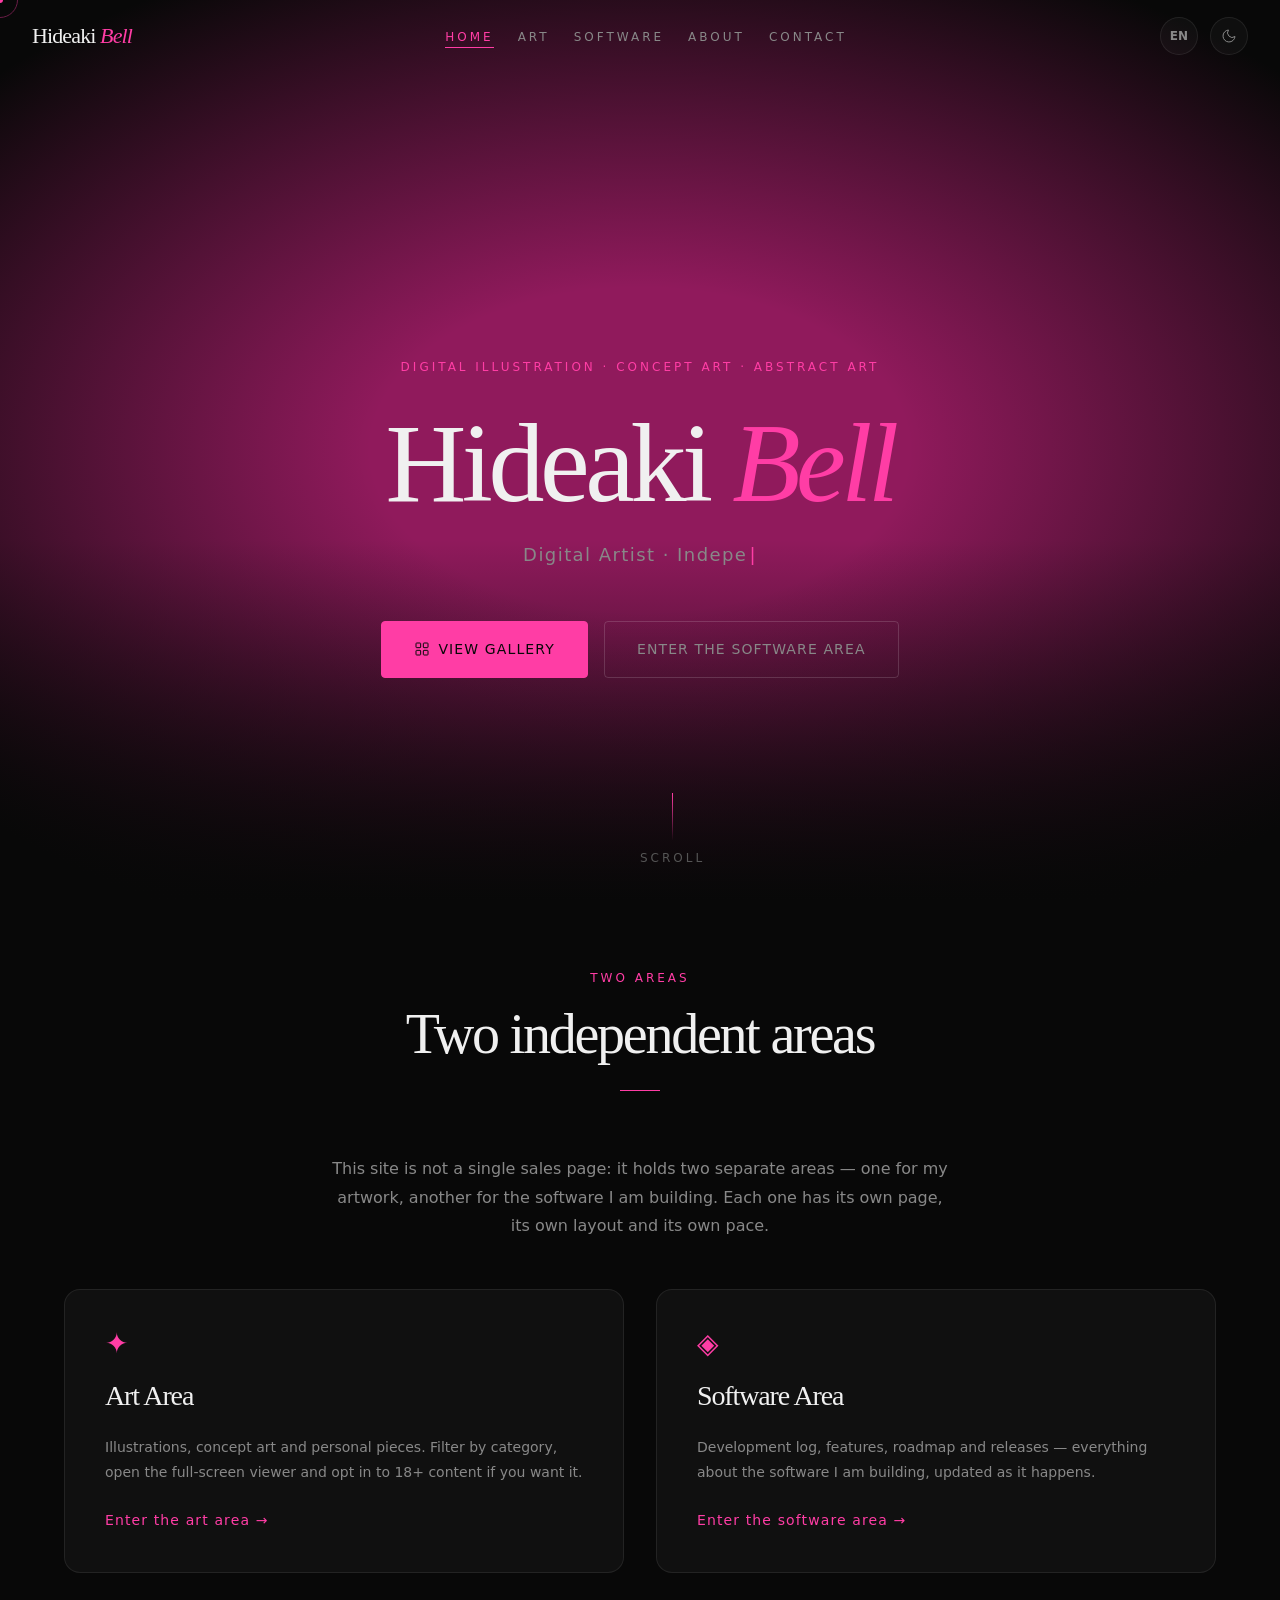
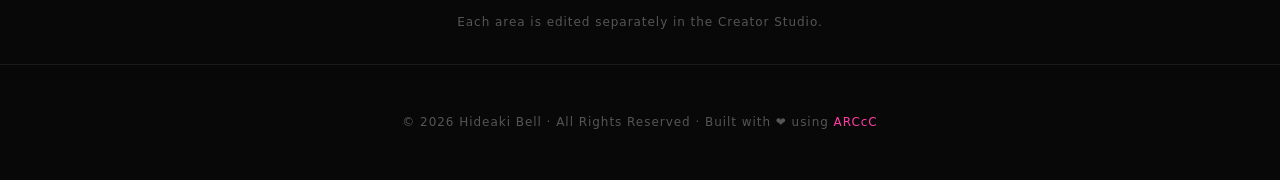
==== index.html @ 4e2cfcce "feat: portfolio site initial commit (ARCcC)" ====
<!DOCTYPE html>
<html lang="en">
<head>
  <meta charset="UTF-8" />
  <meta name="viewport" content="width=device-width, initial-scale=1.0" />
  <meta http-equiv="Content-Security-Policy" content="default-src 'self'; script-src 'self'; style-src 'self' 'unsafe-inline' https://fonts.googleapis.com; font-src https://fonts.gstatic.com; img-src 'self' data: https:; media-src 'self' https:; frame-src https:; connect-src 'self' https://api.github.com; object-src 'none'; base-uri 'self'; form-action 'self'" />

  <!-- SEO -->
  <title>Hideaki Bell · Digital Artist</title>
  <meta name="description" content="Portfolio of Hideaki Bell — independent digital artist specializing in digital illustration, concept art, and abstract digital art." />
  <meta name="author" content="Hideaki Bell" />
  <meta name="robots" content="index, follow" />

  <!-- Open Graph -->
  <meta property="og:type"        content="website" />
  <meta property="og:title"       content="Hideaki Bell · Digital Artist" />
  <meta property="og:description" content="Portfolio of Hideaki Bell — independent digital artist." />
  <meta property="og:image"       content="assets/images/artwork-1.jpg" />

  <!-- Twitter Card -->
  <meta name="twitter:card"        content="summary_large_image" />
  <meta name="twitter:title"       content="Hideaki Bell · Digital Artist" />
  <meta name="twitter:description" content="Portfolio of Hideaki Bell — independent digital artist." />
  <meta name="twitter:image"       content="assets/images/artwork-1.jpg" />

  <!-- Favicon (inline SVG) -->
  <link rel="icon" href="data:image/svg+xml,<svg xmlns='http://www.w3.org/2000/svg' viewBox='0 0 100 100'><text y='.9em' font-size='90'>✦</text></svg>" />

  <!-- Anti-FOUC: apply saved theme BEFORE CSS renders -->
  <script src="assets/js/theme-init.js"></script>

  <!-- Styles: single entry point (ARCcC §2.3) -->
  <link rel="stylesheet" href="assets/styles/index.css" />

  <!-- GitHub Pages: no _config.yml needed, plain HTML works natively -->
</head>
<body data-page="hub">

  <!-- Custom cursor (cosmetic layer, not a module) -->
  <div class="cursor-dot"  aria-hidden="true"></div>
  <div class="cursor-ring" aria-hidden="true"></div>

  <!-- ───────────────────────────────────────────────────────
       NAVIGATION
  ─────────────────────────────────────────────────────────── -->
  <nav class="site-nav" role="navigation" aria-label="Main navigation">
    <a href="#hero" class="nav__logo" id="nav-logo">
      Hideaki <span>Bell</span>
    </a>


    <ul class="nav__links" role="list">
      <li><a href="index.html" class="nav__link" id="nav-link-home" aria-current="page">Home</a></li>
      <li><a href="art.html"   class="nav__link" id="nav-link-art">Art</a></li>
      <li><a href="studio.html" class="nav__link" id="nav-link-studio">Software</a></li>
      <li><a href="about.html" class="nav__link" id="nav-link-about">About</a></li>
      <li><a href="contact.html" class="nav__link" id="nav-link-contact">Contact</a></li>
    </ul>

    <div class="nav__right">
      <!-- Language switch -->
      <button class="lang-switch" id="lang-switch-btn" aria-label="Switch language" title="Mudar idioma">
        EN
      </button>

      <!-- Admin link (hidden - Ctrl+Shift+Q toggles it) -->
      <a href="admin.html" class="admin-link-btn" id="admin-link-btn" title="Creator Studio" style="display:none;">
        ⚙
      </a>

      <!-- Theme toggle -->
      <button class="theme-toggle" id="theme-toggle-btn" aria-label="Switch to light mode" title="Light mode">
        <!-- Moon icon (shown in dark mode → click to go light) -->
        <svg id="theme-icon-moon" viewBox="0 0 24 24" fill="none" stroke="currentColor" stroke-width="1.5" aria-hidden="true">
          <path d="M21 12.79A9 9 0 1 1 11.21 3 7 7 0 0 0 21 12.79z"/>
        </svg>
        <!-- Sun icon (shown in light mode → click to go dark) -->
        <svg id="theme-icon-sun" viewBox="0 0 24 24" fill="none" stroke="currentColor" stroke-width="1.5" aria-hidden="true" style="display:none">
          <circle cx="12" cy="12" r="5"/>
          <path d="M12 1v2M12 21v2M4.22 4.22l1.42 1.42M18.36 18.36l1.42 1.42M1 12h2M21 12h2M4.22 19.78l1.42-1.42M18.36 5.64l1.42-1.42"/>
        </svg>
      </button>

      <!-- Mobile burger -->
      <button class="nav__burger" aria-label="Toggle mobile menu" aria-expanded="false">
        <span></span>
        <span></span>
        <span></span>
      </button>
    </div>
  </nav>

  <!-- ───────────────────────────────────────────────────────
       HERO SECTION
  ─────────────────────────────────────────────────────────── -->
  <section id="hero" aria-label="Hero introduction">
    <canvas id="hero-canvas" aria-hidden="true"></canvas>

    <div class="hero__content">
      <p class="hero__eyebrow" id="hero-eyebrow">Digital Illustration · Concept Art · Abstract Art</p>

      <h1 class="hero__name" id="hero-name">
        Hideaki <span>Bell</span>
      </h1>

      <p class="hero__tagline cursor-blink" id="hero-tagline">
        Digital Artist · Independent Creator
      </p>

      <div class="hero__actions">
        <a href="art.html" class="btn-primary" id="hero-cta-gallery">
          <svg width="16" height="16" viewBox="0 0 24 24" fill="none" stroke="currentColor" stroke-width="1.5" aria-hidden="true">
            <rect x="3" y="3" width="7" height="7" rx="1"/><rect x="14" y="3" width="7" height="7" rx="1"/>
            <rect x="3" y="14" width="7" height="7" rx="1"/><rect x="14" y="14" width="7" height="7" rx="1"/>
          </svg>
          View Gallery
        </a>
        <a href="studio.html" class="btn-secondary" id="hero-cta-studio">
          Software Area
        </a>
      </div>
    </div>

    <div class="hero__scroll-indicator" aria-hidden="true">
      <div class="hero__scroll-line"></div>
      <span class="hero__scroll-label">Scroll</span>
    </div>
  </section>

  <!-- ───────────────────────────────────────────────────────
       AREAS HUB — the site is split into independent areas
  ─────────────────────────────────────────────────────────── -->
  <section id="areas" aria-label="Site areas">
    <div class="section-header reveal">
      <span class="section-label" data-i18n="hub_label">Two areas</span>
      <h2 class="section-title" data-i18n="hub_title">Two independent areas</h2>
      <div class="section-divider" aria-hidden="true"></div>
    </div>

    <p class="hub__intro reveal reveal-delay-1" data-i18n="hub_intro">
      This site holds two separate areas — one for my artwork, another for the software I am building.
    </p>

    <div class="hub__grid">
      <article class="hub-card reveal reveal-delay-2">
        <div class="hub-card__icon" aria-hidden="true">✦</div>
        <h3 class="hub-card__title" data-i18n="hub_art_title">Art Area</h3>
        <p class="hub-card__text" data-i18n="hub_art_text">
          Illustrations, concept art and personal pieces.
        </p>
        <a class="hub-card__cta" href="art.html" data-i18n="hub_art_cta">Enter the art area</a>
      </article>

      <article class="hub-card reveal reveal-delay-3">
        <div class="hub-card__icon" aria-hidden="true">◈</div>
        <h3 class="hub-card__title" data-i18n="hub_studio_title">Software Area</h3>
        <p class="hub-card__text" data-i18n="hub_studio_text">
          Development log, features, roadmap and releases.
        </p>
        <a class="hub-card__cta" href="studio.html" data-i18n="hub_studio_cta">Enter the software area</a>
      </article>
    </div>

    <p class="hub__note" data-i18n="hub_note"></p>
  </section>
<footer class="site-footer" role="contentinfo">
    <p class="site-footer__text">
      © <span id="footer-year"></span> Hideaki Bell · All Rights Reserved ·
      Built with ❤ using <a href="#" aria-label="ARCcC methodology">ARCcC</a>
    </p>
  </footer>

  <!-- ───────────────────────────────────────────────────────
       SCRIPTS — Loaded in dependency order (ARCcC §2.3)
       No ES module bundler needed — single flat script chain.
  ─────────────────────────────────────────────────────────── -->

  <!-- 1. Infrastructure (no deps) -->
  <script src="infrastructure/event-bus/index.js"></script>
  <script src="infrastructure/i18n/index.js"></script>
  <script src="infrastructure/config/index.js"></script>
  <script src="infrastructure/content/index.js"></script>
  <script src="infrastructure/intersection-observer/index.js"></script>

  <!-- 2. Utils (no deps) -->
  <script src="utils/dom/index.js"></script>
  <script src="utils/formatters/index.js"></script>
  <script src="utils/env/index.js"></script>

  <!-- 3. Core — Hero sub-modules -->
  <script src="core/hero/private/animator/index.js"></script>
  <script src="core/hero/private/renderer/index.js"></script>
  <script src="core/hero/index.js"></script>

  <!-- 4. Core — About -->

  <!-- 5. Core — Contact sub-modules -->

  <!-- 6. Core — Creator Studio gate (decides if the ⚙ link is shown) -->
  <script src="core/admin-gate/index.js"></script>

  <!-- 7. Core — Theme Toggle -->
  <script src="core/theme-toggle/index.js"></script>

  <!-- 8. Core — Language Switch -->
  <script src="core/language/index.js"></script>

  <!-- 9. Boundary — Contracts + Orchestrator + Entry point -->
  <script src="boundary/orchestrator/contracts/SiteContract.js"></script>
  <script src="boundary/orchestrator/index.js"></script>
  <script src="boundary/index.js"></script>

</body>
</html>
---- assets/styles/index.css ----
/* ==========================================================
   STYLES INDEX — Single entry point for all CSS
   ARCcC: assets/styles/index.css
   Import order matters: tokens → utils → components
   ========================================================== */

/* ── Imports (must come before all rules per CSS spec) ────── */
@import url('./design-system/tokens.css');
@import url('./utils/animations.css');
@import url('./components/hero.css');
@import url('./components/gallery.css');
@import url('./components/about.css');
@import url('./components/contact.css');
@import url('./components/area.css');
@import url('./components/hub.css');
@import url('./components/studio.css');
@import url('./components/admin.css');


/* ── 1. Reset & Base ────────────────────────────────────────*/
*, *::before, *::after {
  box-sizing: border-box;
  margin: 0;
  padding: 0;
}

html {
  scroll-behavior: smooth;
  -webkit-font-smoothing: antialiased;
  -moz-osx-font-smoothing: grayscale;
}

body {
  font-family: var(--font-body);
  font-size: var(--text-base);
  color: var(--color-text-primary);
  background: var(--color-bg);
  line-height: var(--leading-normal);
  min-height: 100dvh;
  overflow-x: hidden;
  cursor: none;
}

/* ── Custom cursor ─────────────────────────────────────────*/
.cursor-dot {
  position: fixed;
  width: 6px;
  height: 6px;
  background: var(--color-accent);
  border-radius: var(--radius-full);
  pointer-events: none;
  z-index: var(--z-top);
  transform: translate(-50%, -50%);
  transition:
    width    var(--duration-fast) var(--ease-out),
    height   var(--duration-fast) var(--ease-out),
    opacity  var(--duration-fast) var(--ease-out);
  will-change: transform;
}

.cursor-ring {
  position: fixed;
  width: 36px;
  height: 36px;
  border: 1px solid var(--color-accent);
  opacity: 0.4;
  border-radius: var(--radius-full);
  pointer-events: none;
  z-index: var(--z-top);
  transform: translate(-50%, -50%);
  transition:
    width    var(--duration-normal) var(--ease-out),
    height   var(--duration-normal) var(--ease-out),
    opacity  var(--duration-normal) var(--ease-out),
    border   var(--duration-fast)   var(--ease-out);
  will-change: transform;
}

.cursor-ring.is-hovering {
  width: 60px;
  height: 60px;
  opacity: 1;
  border-color: var(--color-accent);
  background: var(--color-accent-soft);
}

body * { cursor: none !important; }

@media (hover: none) {
  .cursor-dot, .cursor-ring { display: none; }
  body, body * { cursor: auto !important; }
}

/* ── Navigation ─────────────────────────────────────────────*/
.site-nav {
  position: fixed;
  top: 0;
  left: 0;
  right: 0;
  z-index: var(--z-overlay);
  height: var(--nav-height);
  display: flex;
  align-items: center;
  justify-content: space-between;
  padding: 0 var(--space-8);
  transition: background var(--duration-normal) var(--ease-out),
              border     var(--duration-normal) var(--ease-out);
  border-bottom: 1px solid transparent;
}

.site-nav.is-scrolled {
  background: rgba(8, 8, 8, 0.85);
  backdrop-filter: blur(20px);
  border-bottom-color: var(--color-border);
}

.nav__logo {
  font-family: var(--font-display);
  font-size: var(--text-xl);
  font-weight: 400;
  color: var(--color-text-primary);
  text-decoration: none;
  letter-spacing: var(--tracking-tight);
}

.nav__logo span {
  color: var(--color-accent);
  font-style: italic;
}

.nav__links {
  display: flex;
  align-items: center;
  gap: var(--space-6);
  list-style: none;
}

.nav__link {
  font-family: var(--font-body);
  font-size: var(--text-xs);
  font-weight: 500;
  letter-spacing: var(--tracking-widest);
  text-transform: uppercase;
  color: var(--color-text-secondary);
  text-decoration: none;
  position: relative;
  transition: color var(--duration-fast) var(--ease-out);
}

.nav__link::after {
  content: '';
  position: absolute;
  bottom: -4px;
  left: 0;
  width: 0;
  height: 1px;
  background: var(--color-accent);
  transition: width var(--duration-normal) var(--ease-out);
}

.nav__link:hover {
  color: var(--color-text-primary);
}

.nav__link:hover::after,
.nav__link.is-active::after {
  width: 100%;
}

.nav__link.is-active {
  color: var(--color-accent);
}

/* Current page (multi-page navigation between areas) */
.nav__link[aria-current="page"] {
  color: var(--color-accent);
}

.nav__link[aria-current="page"]::after {
  width: 100%;
}

/* Mobile nav menu */
.nav__burger {
  display: none;
  flex-direction: column;
  gap: 5px;
  background: none;
  border: none;
  cursor: none;
  padding: var(--space-2);
}

.nav__burger span {
  display: block;
  width: 22px;
  height: 1px;
  background: var(--color-text-secondary);
  transition: all var(--duration-normal) var(--ease-out);
}

@media (max-width: 700px) {
  .nav__links {
    position: fixed;
    top: var(--nav-height);
    left: 0;
    right: 0;
    flex-direction: column;
    background: rgba(8, 8, 8, 0.97);
    backdrop-filter: blur(20px);
    padding: var(--space-8) var(--space-6);
    gap: var(--space-6);
    border-bottom: 1px solid var(--color-border);
    transform: translateY(-100%);
    opacity: 0;
    pointer-events: none;
    transition:
      transform var(--duration-normal) var(--ease-out),
      opacity   var(--duration-normal) var(--ease-out);
    z-index: var(--z-overlay);
  }
  .nav__links.is-open {
    transform: translateY(0);
    opacity: 1;
    pointer-events: all;
  }
  .nav__burger { display: flex; }
  .site-nav { padding: 0 var(--space-6); }
}

[data-theme="light"] .nav__links {
  background: rgba(247, 247, 248, 0.97);
}

[data-theme="light"] .site-nav.is-scrolled {
  background: rgba(247, 247, 248, 0.85);
}

/* ── Theme Toggle Button ──────────────────────────────────── */
.theme-toggle {
  display: flex;
  align-items: center;
  justify-content: center;
  width: 38px;
  height: 38px;
  border-radius: var(--radius-full);
  border: 1px solid var(--color-border);
  background: var(--color-surface);
  color: var(--color-text-secondary);
  cursor: none;
  position: relative;
  flex-shrink: 0;
  transition:
    color       var(--duration-fast) var(--ease-out),
    border      var(--duration-fast) var(--ease-out),
    background  var(--duration-fast) var(--ease-out),
    box-shadow  var(--duration-normal) var(--ease-out);
}

.theme-toggle:hover {
  color: var(--color-accent);
  border-color: rgba(255, 62, 165, 0.4);
  background: var(--color-accent-dim);
  box-shadow: 0 0 16px var(--color-accent-glow);
}

/* ── Language Switcher Button ──────────────────────────────── */
.lang-switch {
  display: flex;
  align-items: center;
  justify-content: center;
  width: 38px;
  height: 38px;
  border-radius: var(--radius-full);
  border: 1px solid var(--color-border);
  background: var(--color-surface);
  color: var(--color-text-secondary);
  font-family: var(--font-body);
  font-size: var(--text-xs);
  font-weight: 600;
  cursor: none;
  position: relative;
  flex-shrink: 0;
  transition:
    color       var(--duration-fast) var(--ease-out),
    border      var(--duration-fast) var(--ease-out),
    background  var(--duration-fast) var(--ease-out),
    box-shadow  var(--duration-normal) var(--ease-out);
}

.lang-switch:hover {
  color: var(--color-accent);
  border-color: rgba(255, 62, 165, 0.4);
  background: var(--color-accent-dim);
  box-shadow: 0 0 16px var(--color-accent-glow);
}

/* ── Creator Studio Link Button (Local only) ────────────────── */
.admin-link-btn {
  display: flex;
  align-items: center;
  justify-content: center;
  width: 38px;
  height: 38px;
  border-radius: var(--radius-full);
  border: 1px solid var(--color-border);
  background: var(--color-surface);
  color: var(--color-text-secondary);
  text-decoration: none;
  font-size: var(--text-base);
  cursor: none;
  position: relative;
  flex-shrink: 0;
  transition:
    color       var(--duration-fast) var(--ease-out),
    border      var(--duration-fast) var(--ease-out),
    background  var(--duration-fast) var(--ease-out),
    box-shadow  var(--duration-normal) var(--ease-out);
}

.admin-link-btn:hover {
  color: var(--color-accent);
  border-color: rgba(255, 62, 165, 0.4);
  background: var(--color-accent-dim);
  box-shadow: 0 0 16px var(--color-accent-glow);
}



.theme-toggle svg {
  width: 16px;
  height: 16px;
  flex-shrink: 0;
}

/* Spin animation on toggle */
.theme-toggle.is-spinning svg {
  animation: theme-spin 0.4s var(--ease-out);
}

@keyframes theme-spin {
  from { transform: rotate(-90deg) scale(0.6); opacity: 0; }
  to   { transform: rotate(0deg)   scale(1);   opacity: 1; }
}

/* Nav right side wrapper (holds toggle + burger) */
.nav__right {
  display: flex;
  align-items: center;
  gap: var(--space-3);
}

/* ── Footer ──────────────────────────────────────────────── */
.site-footer {
  padding: var(--space-12) var(--space-6);
  text-align: center;
  border-top: 1px solid var(--color-border);
}

.site-footer__text {
  font-family: var(--font-body);
  font-size: var(--text-xs);
  color: var(--color-text-tertiary);
  letter-spacing: var(--tracking-wide);
}

.site-footer__text a {
  color: var(--color-accent);
  text-decoration: none;
}

/* ── Section divider ─────────────────────────────────────── */
.section-divider {
  width: 40px;
  height: 1px;
  background: var(--color-accent);
  margin: var(--space-6) auto 0;
}


/* ── Selection ───────────────────────────────────────────── */
::selection {
  background: var(--color-accent-dim);
  color: var(--color-accent);
}
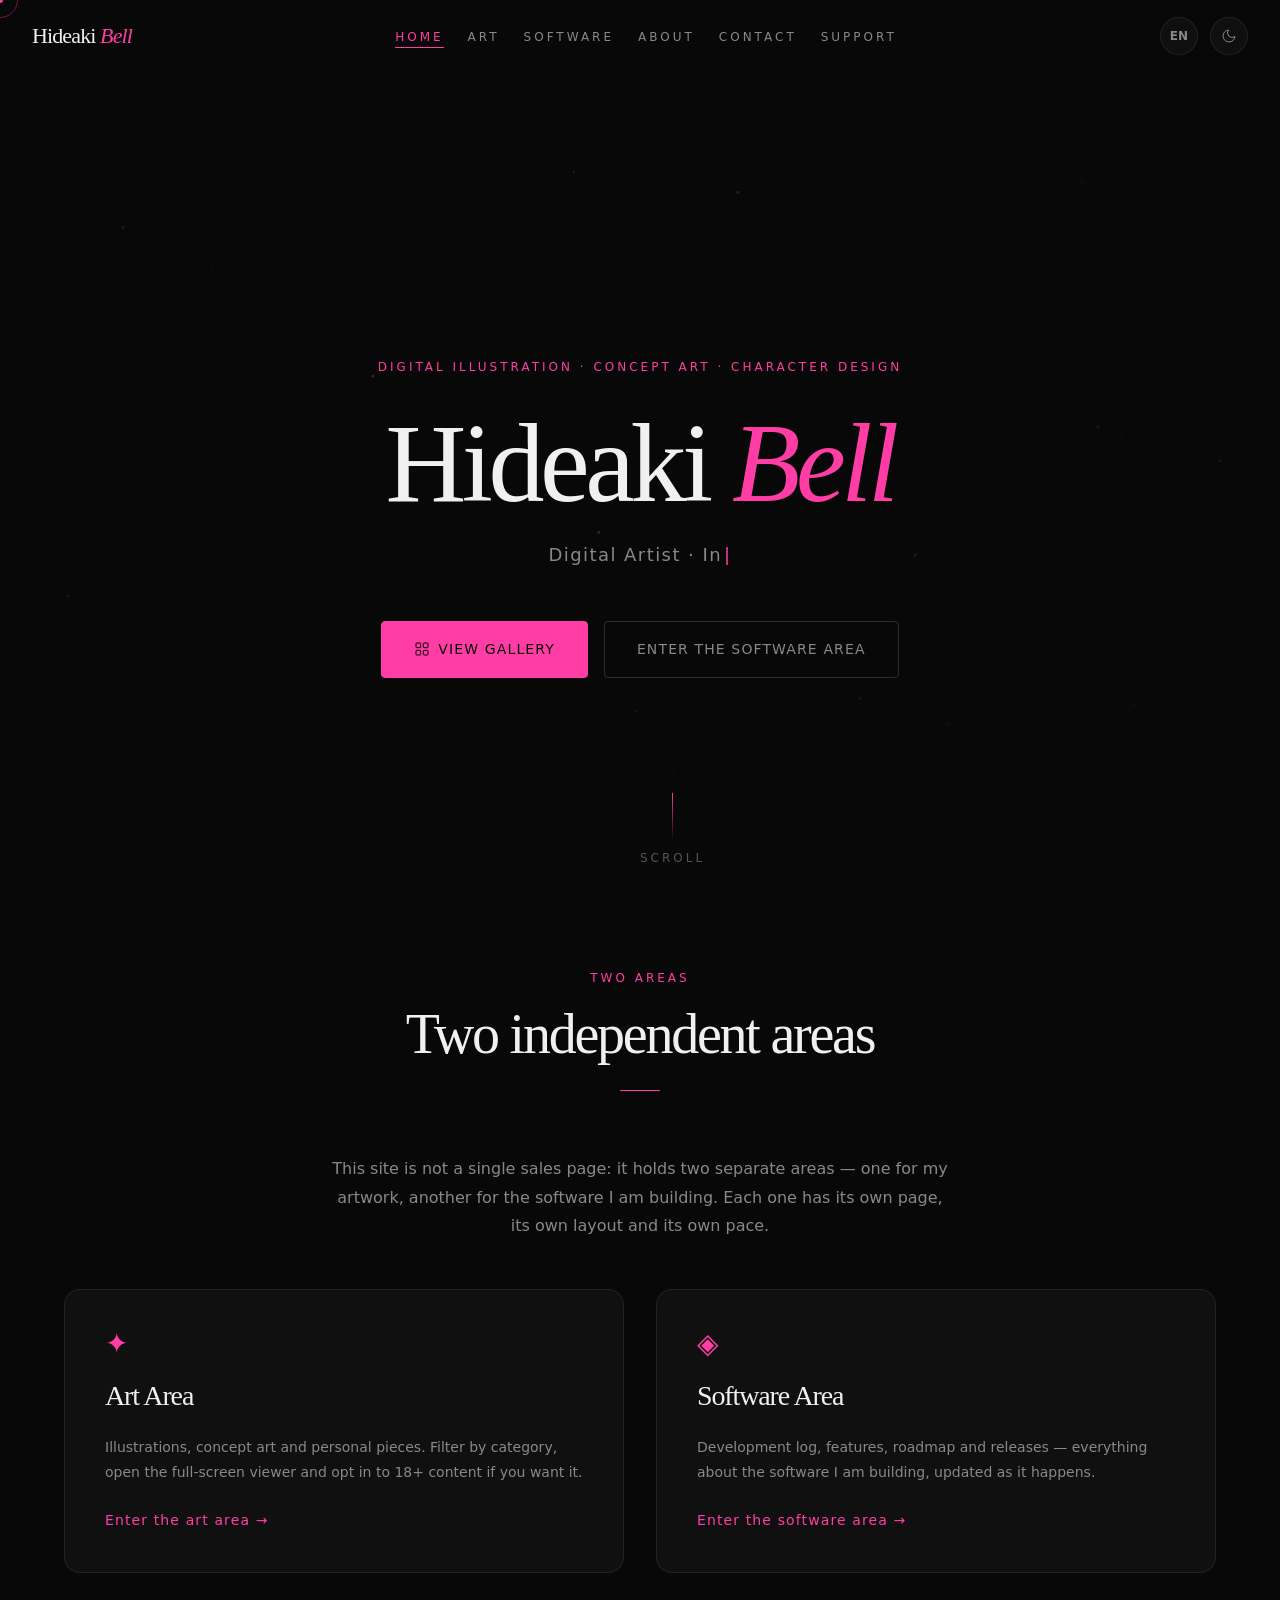
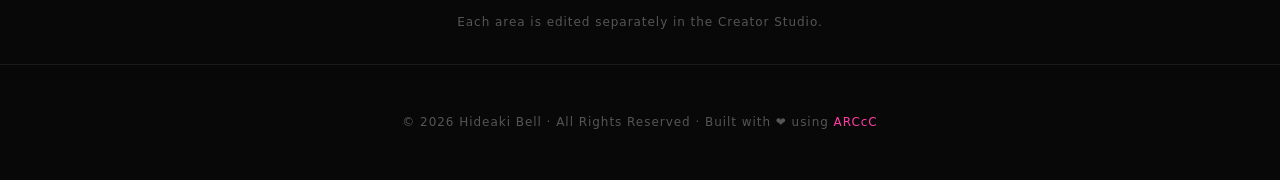
==== commit 853a66de: "Add support page to global navigation" ====
--- a/index.html
+++ b/index.html
@@ -55,6 +55,7 @@
       <li><a href="studio.html" class="nav__link" id="nav-link-studio">Software</a></li>
       <li><a href="about.html" class="nav__link" id="nav-link-about">About</a></li>
       <li><a href="contact.html" class="nav__link" id="nav-link-contact">Contact</a></li>
+      <li><a href="support.html" class="nav__link" id="nav-link-support">Support</a></li>
     </ul>
 
     <div class="nav__right">
--- a/assets/styles/index.css
+++ b/assets/styles/index.css
@@ -14,6 +14,7 @@
 @import url('./components/area.css');
 @import url('./components/hub.css');
 @import url('./components/studio.css');
+@import url('./components/support.css');
 @import url('./components/admin.css');
 
 
@@ -199,7 +200,7 @@
   transition: all var(--duration-normal) var(--ease-out);
 }
 
-@media (max-width: 700px) {
+@media (max-width: 900px) {
   .nav__links {
     position: fixed;
     top: var(--nav-height);
